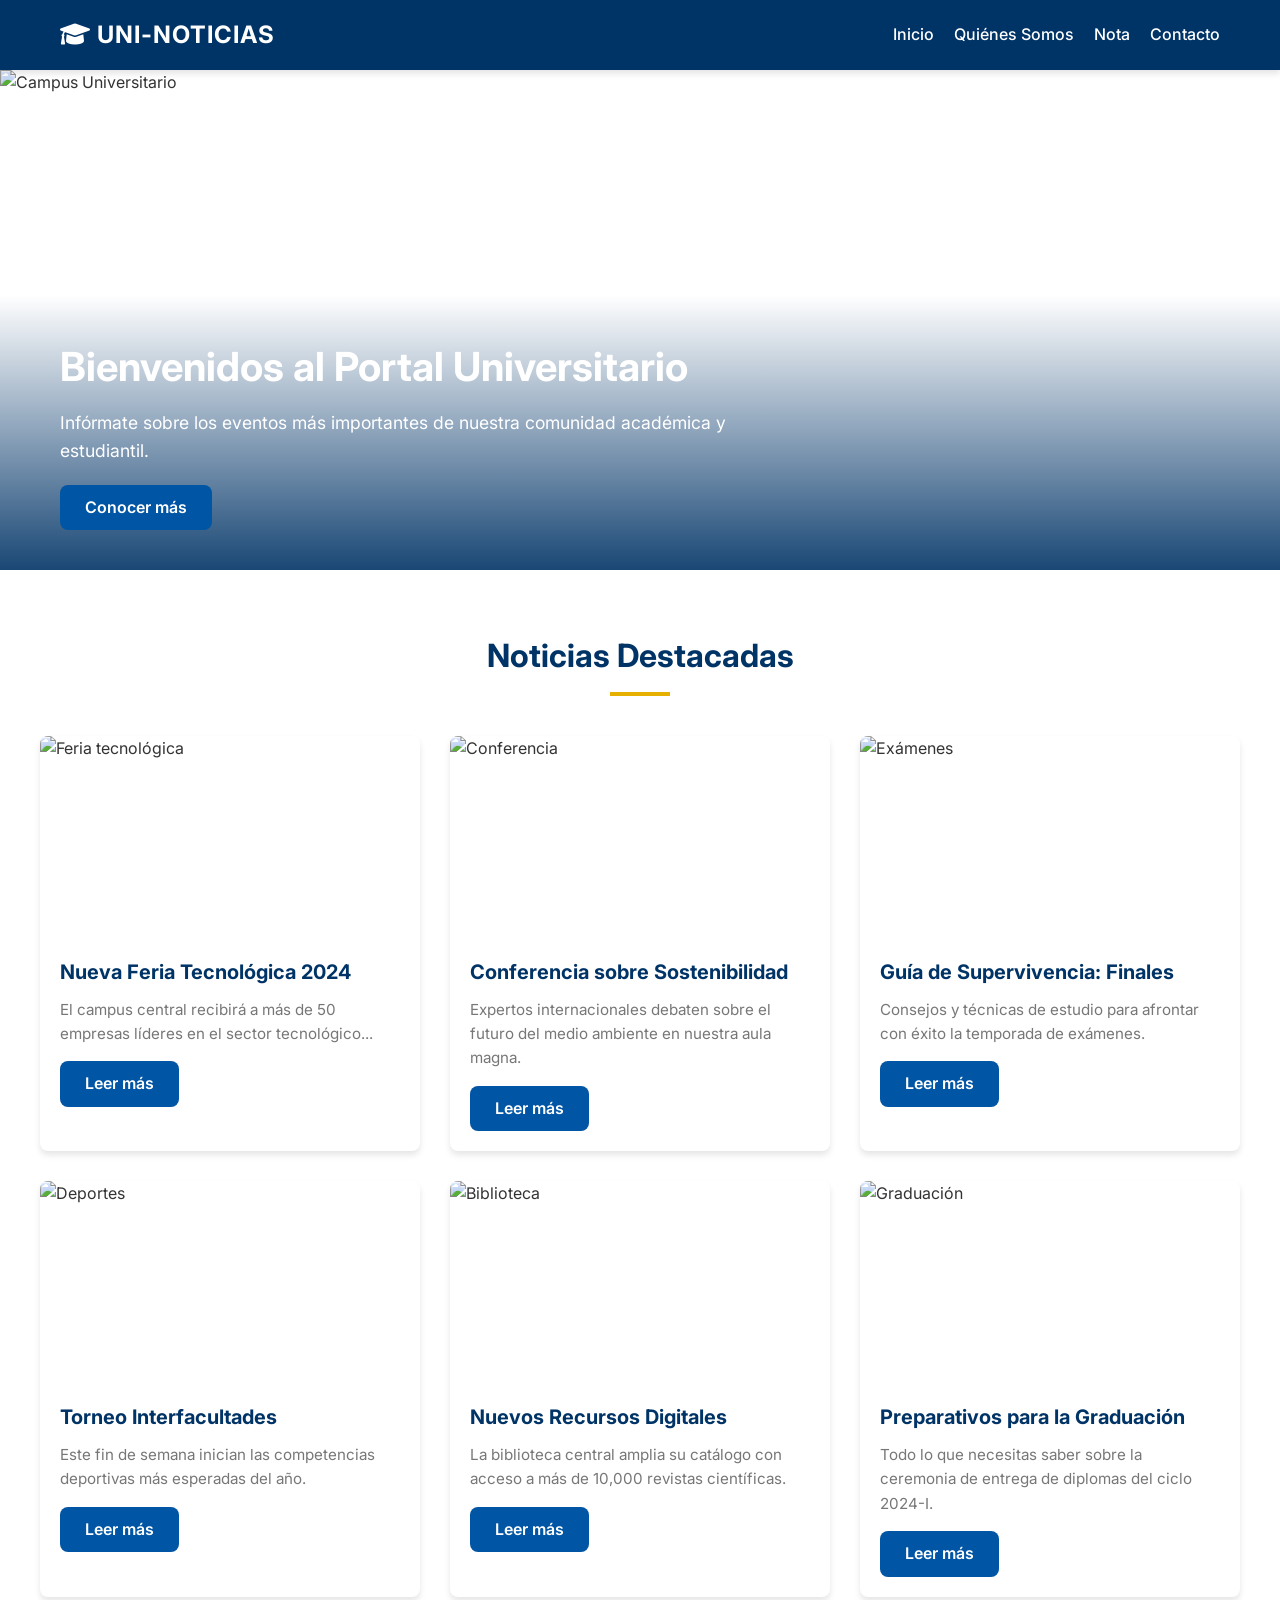
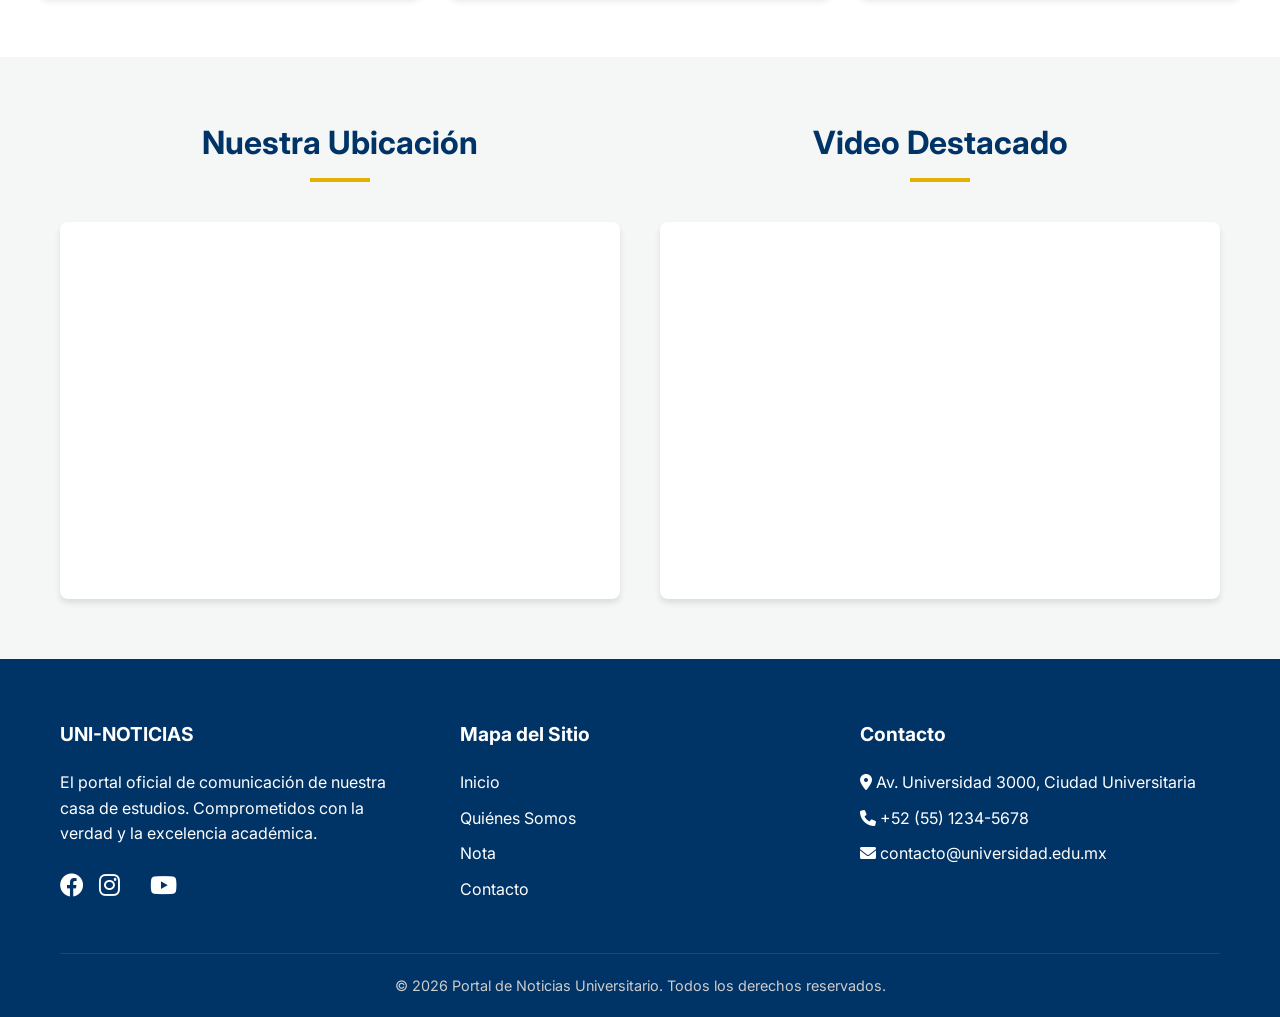
==== index.html @ cec038e5 "Carga inicial de la universidad" ====
<!DOCTYPE html>
<html lang="es">
<head>
    <meta charset="UTF-8">
    <meta name="viewport" content="width=device-width, initial-scale=1.0">
    <title>Portal de Noticias Universitario | Inicio</title>
    <!-- Google Fonts -->
    <link rel="preconnect" href="https://fonts.googleapis.com">
    <link rel="preconnect" href="https://fonts.gstatic.com" crossorigin>
    <link href="https://fonts.googleapis.com/css2?family=Inter:wght@400;500;600;700&display=swap" rel="stylesheet">
    <!-- Font Awesome for Icons -->
    <link rel="stylesheet" href="https://cdnjs.cloudflare.com/ajax/libs/font-awesome/6.0.0/css/all.min.css">
    <link rel="stylesheet" href="style.css">
</head>
<body>

    <header>
        <div class="container">
            <nav>
                <div class="logo">
                    <a href="index.html"><i class="fas fa-graduation-cap"></i> UNI-NOTICIAS</a>
                </div>
                <ul class="nav-links" id="nav-links">
                    <li><a href="index.html">Inicio</a></li>
                    <li><a href="quienes-somos.html">Quiénes Somos</a></li>
                    <li><a href="nota.html">Nota</a></li>
                    <li><a href="contacto.html">Contacto</a></li>
                </ul>
                <div class="menu-toggle" id="mobile-menu">
                    <i class="fas fa-bars"></i>
                </div>
            </nav>
        </div>
    </header>

    <main>
        <!-- Hero Section / Carousel -->
        <section class="hero">
            <div class="carousel" id="carousel">
                <!-- Slide 1 -->
                <div class="slide">
                    <img src="https://images.unsplash.com/photo-1523050854058-8df90110c9f1?auto=format&fit=crop&w=1200&q=80" alt="Campus Universitario">
                    <div class="slide-content">
                        <div class="container">
                            <h2>Bienvenidos al Portal Universitario</h2>
                            <p>Infórmate sobre los eventos más importantes de nuestra comunidad académica y estudiantil.</p>
                            <a href="quienes-somos.html" class="btn">Conocer más</a>
                        </div>
                    </div>
                </div>
                <!-- Slide 2 -->
                <div class="slide">
                    <img src="https://images.unsplash.com/photo-1517486808906-6ca8b3f04846?auto=format&fit=crop&w=1200&q=80" alt="Investigación">
                    <div class="slide-content">
                        <div class="container">
                            <h2>Innovación y Tecnología</h2>
                            <p>Descubre los últimos avances en investigación realizados por nuestros docentes y alumnos.</p>
                            <a href="nota.html" class="btn">Ver noticia</a>
                        </div>
                    </div>
                </div>
                <!-- Slide 3 -->
                <div class="slide">
                    <img src="https://images.unsplash.com/photo-1541339907198-e08756ebafe3?auto=format&fit=crop&w=1200&q=80" alt="Vida Estudiantil">
                    <div class="slide-content">
                        <div class="container">
                            <h2>Vida en el Campus</h2>
                            <p>Participa en las actividades culturales y deportivas que tenemos preparadas para ti.</p>
                            <a href="nota.html" class="btn">Leer más</a>
                        </div>
                    </div>
                </div>
            </div>
        </section>

        <!-- Posts Más Leídos -->
        <section class="section container">
            <h2 class="section-title">Noticias Destacadas</h2>
            <div class="posts-grid">
                <!-- Post 1 -->
                <article class="post-card">
                    <img src="https://images.unsplash.com/photo-1509062522246-3755977927d7?auto=format&fit=crop&w=400&q=80" alt="Feria tecnológica">
                    <div class="post-content">
                        <h3>Nueva Feria Tecnológica 2024</h3>
                        <p>El campus central recibirá a más de 50 empresas líderes en el sector tecnológico...</p>
                        <a href="nota.html" class="btn">Leer más</a>
                    </div>
                </article>
                <!-- Post 2 -->
                <article class="post-card">
                    <img src="https://images.unsplash.com/photo-1524178232363-1fb28f74b083?auto=format&fit=crop&w=400&q=80" alt="Conferencia">
                    <div class="post-content">
                        <h3>Conferencia sobre Sostenibilidad</h3>
                        <p>Expertos internacionales debaten sobre el futuro del medio ambiente en nuestra aula magna.</p>
                        <a href="nota.html" class="btn">Leer más</a>
                    </div>
                </article>
                <!-- Post 3 -->
                <article class="post-card">
                    <img src="https://images.unsplash.com/photo-1434030216411-0b793f4b4173?auto=format&fit=crop&w=400&q=80" alt="Exámenes">
                    <div class="post-content">
                        <h3>Guía de Supervivencia: Finales</h3>
                        <p>Consejos y técnicas de estudio para afrontar con éxito la temporada de exámenes.</p>
                        <a href="nota.html" class="btn">Leer más</a>
                    </div>
                </article>
                <!-- Post 4 -->
                <article class="post-card">
                    <img src="https://images.unsplash.com/photo-1491438590914-bc09fcaaf77a?auto=format&fit=crop&w=400&q=80" alt="Deportes">
                    <div class="post-content">
                        <h3>Torneo Interfacultades</h3>
                        <p>Este fin de semana inician las competencias deportivas más esperadas del año.</p>
                        <a href="nota.html" class="btn">Leer más</a>
                    </div>
                </article>
                <!-- Post 5 -->
                <article class="post-card">
                    <img src="https://images.unsplash.com/photo-1497633762265-9d179a990aa6?auto=format&fit=crop&w=400&q=80" alt="Biblioteca">
                    <div class="post-content">
                        <h3>Nuevos Recursos Digitales</h3>
                        <p>La biblioteca central amplia su catálogo con acceso a más de 10,000 revistas científicas.</p>
                        <a href="nota.html" class="btn">Leer más</a>
                    </div>
                </article>
                <!-- Post 6 -->
                <article class="post-card">
                    <img src="https://images.unsplash.com/photo-1523240795612-9a054b0db644?auto=format&fit=crop&w=400&q=80" alt="Graduación">
                    <div class="post-content">
                        <h3>Preparativos para la Graduación</h3>
                        <p>Todo lo que necesitas saber sobre la ceremonia de entrega de diplomas del ciclo 2024-I.</p>
                        <a href="nota.html" class="btn">Leer más</a>
                    </div>
                </article>
            </div>
        </section>

        <!-- Ubicación y Video -->
        <section class="section location-video">
            <div class="container">
                <div class="grid-2">
                    <div class="location-col">
                        <h2 class="section-title">Nuestra Ubicación</h2>
                        <div class="map-container">
                            <iframe src="https://www.google.com/maps/embed?pb=!1m18!1m12!1m3!1d15050.419472346087!2d-99.184365!3d19.332824!2m3!1f0!2f0!3f0!3m2!1i1024!2i768!4f13.1!3m3!1m2!1s0x85d1fff4eb57f201%3A0x66c7f897f1f96404!2sCiudad%20Universitaria!5e0!3m2!1ses!2smx!4v1700000000000!5m2!1ses!2smx" height="350" allowfullscreen="" loading="lazy"></iframe>
                        </div>
                    </div>
                    <div class="video-col">
                        <h2 class="section-title">Video Destacado</h2>
                        <div class="video-container">
                            <iframe height="350" src="https://www.youtube.com/embed/dQw4w9WgXcQ" title="YouTube video player" allow="accelerometer; autoplay; clipboard-write; encrypted-media; gyroscope; picture-in-picture" allowfullscreen></iframe>
                        </div>
                    </div>
                </div>
            </div>
        </section>
    </main>

    <footer>
        <div class="container">
            <div class="footer-grid">
                <div class="footer-col">
                    <h4>UNI-NOTICIAS</h4>
                    <p>El portal oficial de comunicación de nuestra casa de estudios. Comprometidos con la verdad y la excelencia académica.</p>
                    <div class="social-links">
                        <a href="#"><i class="fab fa-facebook"></i></a>
                        <a href="#"><i class="fab fa-instagram"></i></a>
                        <a href="#"><i class="fab fa-x-twitter"></i></a>
                        <a href="#"><i class="fab fa-youtube"></i></a>
                    </div>
                </div>
                <div class="footer-col">
                    <h4>Mapa del Sitio</h4>
                    <ul class="footer-links">
                        <li><a href="index.html">Inicio</a></li>
                        <li><a href="quienes-somos.html">Quiénes Somos</a></li>
                        <li><a href="nota.html">Nota</a></li>
                        <li><a href="contacto.html">Contacto</a></li>
                    </ul>
                </div>
                <div class="footer-col">
                    <h4>Contacto</h4>
                    <ul class="footer-links">
                        <li><i class="fas fa-map-marker-alt"></i> Av. Universidad 3000, Ciudad Universitaria</li>
                        <li><i class="fas fa-phone"></i> +52 (55) 1234-5678</li>
                        <li><i class="fas fa-envelope"></i> contacto@universidad.edu.mx</li>
                    </ul>
                </div>
            </div>
            <div class="footer-bottom">
                <p>&copy; 2026 Portal de Noticias Universitario. Todos los derechos reservados.</p>
            </div>
        </div>
    </footer>

    <script src="script.js"></script>
</body>
</html>
---- style.css ----
/* Variables y Configuración Base */
:root {
    --primary-color: #003366; /* Azul Marino Institucional */
    --secondary-color: #0055a4; /* Azul Claro */
    --accent-color: #e6b000; /* Dorado para detalles (opcional) */
    --text-color: #333333;
    --light-bg: #f4f7f6;
    --white: #ffffff;
    --gray: #777777;
    --transition: all 0.3s ease;
    --max-width: 1200px;
    --shadow: 0 4px 6px rgba(0, 0, 0, 0.1);
    --border-radius: 8px;
}

* {
    margin: 0;
    padding: 0;
    box-sizing: border-box;
}

body {
    font-family: 'Inter', -apple-system, BlinkMacSystemFont, "Segoe UI", Roboto, sans-serif;
    line-height: 1.6;
    color: var(--text-color);
    background-color: var(--white);
    overflow-x: hidden;
}

a {
    text-decoration: none;
    color: inherit;
}

ul {
    list-style: none;
}

img {
    max-width: 100%;
    display: block;
}

.container {
    max-width: var(--max-width);
    margin: 0 auto;
    padding: 0 20px;
}

/* Header & Navbar */
header {
    background-color: var(--primary-color);
    color: var(--white);
    padding: 1rem 0;
    position: sticky;
    top: 0;
    z-index: 1000;
    box-shadow: var(--shadow);
}

nav {
    display: flex;
    justify-content: space-between;
    align-items: center;
}

.logo {
    font-size: 1.5rem;
    font-weight: 700;
    letter-spacing: 1px;
}

.nav-links {
    display: flex;
    gap: 20px;
}

.nav-links a {
    font-weight: 500;
    transition: var(--transition);
}

.nav-links a:hover {
    color: var(--accent-color);
}

.menu-toggle {
    display: none;
    font-size: 1.5rem;
    cursor: pointer;
}

/* Hero Carousel */
.hero {
    position: relative;
    height: 500px;
    overflow: hidden;
}

.carousel {
    display: flex;
    height: 100%;
    transition: transform 0.5s ease-in-out;
}

.slide {
    min-width: 100%;
    position: relative;
}

.slide img {
    width: 100%;
    height: 100%;
    object-fit: cover;
}

.slide-content {
    position: absolute;
    bottom: 0;
    left: 0;
    width: 100%;
    padding: 40px 20px;
    background: linear-gradient(transparent, rgba(0, 51, 102, 0.9));
    color: var(--white);
}

.slide-content h2 {
    font-size: 2.5rem;
    margin-bottom: 10px;
}

.slide-content p {
    font-size: 1.1rem;
    margin-bottom: 20px;
    max-width: 700px;
}

.btn {
    display: inline-block;
    padding: 10px 25px;
    background-color: var(--secondary-color);
    color: var(--white);
    border-radius: var(--border-radius);
    font-weight: 600;
    transition: var(--transition);
    border: none;
    cursor: pointer;
}

.btn:hover {
    background-color: var(--primary-color);
    transform: translateY(-2px);
}

/* Posts Grid */
.section {
    padding: 60px 0;
}

.section-title {
    text-align: center;
    font-size: 2rem;
    margin-bottom: 40px;
    color: var(--primary-color);
    position: relative;
}

.section-title::after {
    content: '';
    display: block;
    width: 60px;
    height: 4px;
    background-color: var(--accent-color);
    margin: 10px auto;
}

.posts-grid {
    display: grid;
    grid-template-columns: repeat(auto-fill, minmax(300px, 1fr));
    gap: 30px;
}

.post-card {
    background: var(--white);
    border-radius: var(--border-radius);
    overflow: hidden;
    box-shadow: var(--shadow);
    transition: var(--transition);
}

.post-card:hover {
    transform: translateY(-10px);
    box-shadow: 0 10px 20px rgba(0,0,0,0.15);
}

.post-card img {
    width: 100%;
    height: 200px;
    object-fit: cover;
}

.post-content {
    padding: 20px;
}

.post-content h3 {
    font-size: 1.25rem;
    margin-bottom: 10px;
    color: var(--primary-color);
}

.post-content p {
    font-size: 0.95rem;
    color: var(--gray);
    margin-bottom: 15px;
}

/* Location & Video */
.location-video {
    background-color: var(--light-bg);
}

.grid-2 {
    display: grid;
    grid-template-columns: 1fr 1fr;
    gap: 40px;
}

.map-container, .video-container {
    border-radius: var(--border-radius);
    overflow: hidden;
    box-shadow: var(--shadow);
    background: var(--white);
    padding: 10px;
}

iframe {
    width: 100%;
    border: none;
}

/* Quienes Somos */
.about-banner {
    background: linear-gradient(rgba(0, 51, 102, 0.7), rgba(0, 51, 102, 0.7)), url('https://images.unsplash.com/photo-1541339907198-e08756ebafe3?auto=format&fit=crop&w=1200&q=80');
    background-size: cover;
    background-position: center;
    color: var(--white);
    padding: 100px 0;
    text-align: center;
}

.about-content {
    margin-top: 40px;
}

.about-grid {
    display: grid;
    grid-template-columns: 1fr 1fr;
    gap: 50px;
    align-items: center;
}

.vision-mission {
    display: grid;
    grid-template-columns: 1fr 1fr;
    gap: 20px;
    margin-top: 30px;
}

.box {
    background: var(--light-bg);
    padding: 20px;
    border-radius: var(--border-radius);
    border-left: 5px solid var(--secondary-color);
}

/* Nota */
.nota-header {
    margin-bottom: 30px;
}

.nota-meta {
    color: var(--gray);
    font-size: 0.9rem;
    margin-bottom: 20px;
}

.nota-main-img {
    width: 100%;
    max-height: 500px;
    object-fit: cover;
    border-radius: var(--border-radius);
    margin-bottom: 30px;
}

.nota-body {
    font-size: 1.1rem;
    line-height: 1.8;
    max-width: 800px;
    margin: 0 auto;
}

.nota-body p {
    margin-bottom: 20px;
}

.gallery {
    display: grid;
    grid-template-columns: repeat(auto-fit, minmax(200px, 1fr));
    gap: 15px;
    margin: 40px 0;
}

.gallery img {
    border-radius: var(--border-radius);
    cursor: pointer;
    transition: var(--transition);
}

.gallery img:hover {
    opacity: 0.8;
}

.share-buttons {
    display: flex;
    gap: 15px;
    margin-top: 30px;
    justify-content: center;
}

/* Contacto */
.contact-container {
    max-width: 700px;
    margin: 0 auto;
    background: var(--white);
    padding: 40px;
    border-radius: var(--border-radius);
    box-shadow: var(--shadow);
}

.form-group {
    margin-bottom: 20px;
}

.form-group label {
    display: block;
    margin-bottom: 5px;
    font-weight: 600;
}

.form-group input, .form-group textarea {
    width: 100%;
    padding: 12px;
    border: 1px solid #ddd;
    border-radius: 4px;
    font-size: 1rem;
    font-family: inherit;
}

.form-group input:focus, .form-group textarea:focus {
    outline: none;
    border-color: var(--secondary-color);
    box-shadow: 0 0 0 2px rgba(0, 85, 164, 0.2);
}

.error-msg {
    color: #d9534f;
    font-size: 0.85rem;
    margin-top: 5px;
    display: none;
}

.success-msg {
    background-color: #dff0d8;
    color: #3c763d;
    padding: 15px;
    border-radius: 4px;
    margin-bottom: 20px;
    display: none;
}

/* Footer */
footer {
    background-color: var(--primary-color);
    color: var(--white);
    padding: 60px 0 20px;
}

.footer-grid {
    display: grid;
    grid-template-columns: repeat(auto-fit, minmax(200px, 1fr));
    gap: 40px;
    margin-bottom: 40px;
}

.footer-col h4 {
    margin-bottom: 20px;
    font-size: 1.2rem;
}

.footer-links li {
    margin-bottom: 10px;
}

.footer-links a:hover {
    text-decoration: underline;
}

.social-links {
    display: flex;
    gap: 15px;
    margin-top: 20px;
}

.social-links a {
    font-size: 1.5rem;
    transition: var(--transition);
}

.social-links a:hover {
    color: var(--accent-color);
}

.footer-bottom {
    text-align: center;
    padding-top: 20px;
    border-top: 1px solid rgba(255,255,255,0.1);
    font-size: 0.9rem;
    color: #ccc;
}

/* Responsive Mobile */
@media (max-width: 768px) {
    .nav-links {
        display: none;
        flex-direction: column;
        position: absolute;
        top: 100%;
        left: 0;
        width: 100%;
        background-color: var(--primary-color);
        padding: 20px;
        text-align: center;
    }

    .nav-links.active {
        display: flex;
    }

    .menu-toggle {
        display: block;
    }

    .grid-2, .about-grid, .vision-mission {
        grid-template-columns: 1fr;
    }

    .hero {
        height: 400px;
    }

    .slide-content h2 {
        font-size: 1.8rem;
    }
}
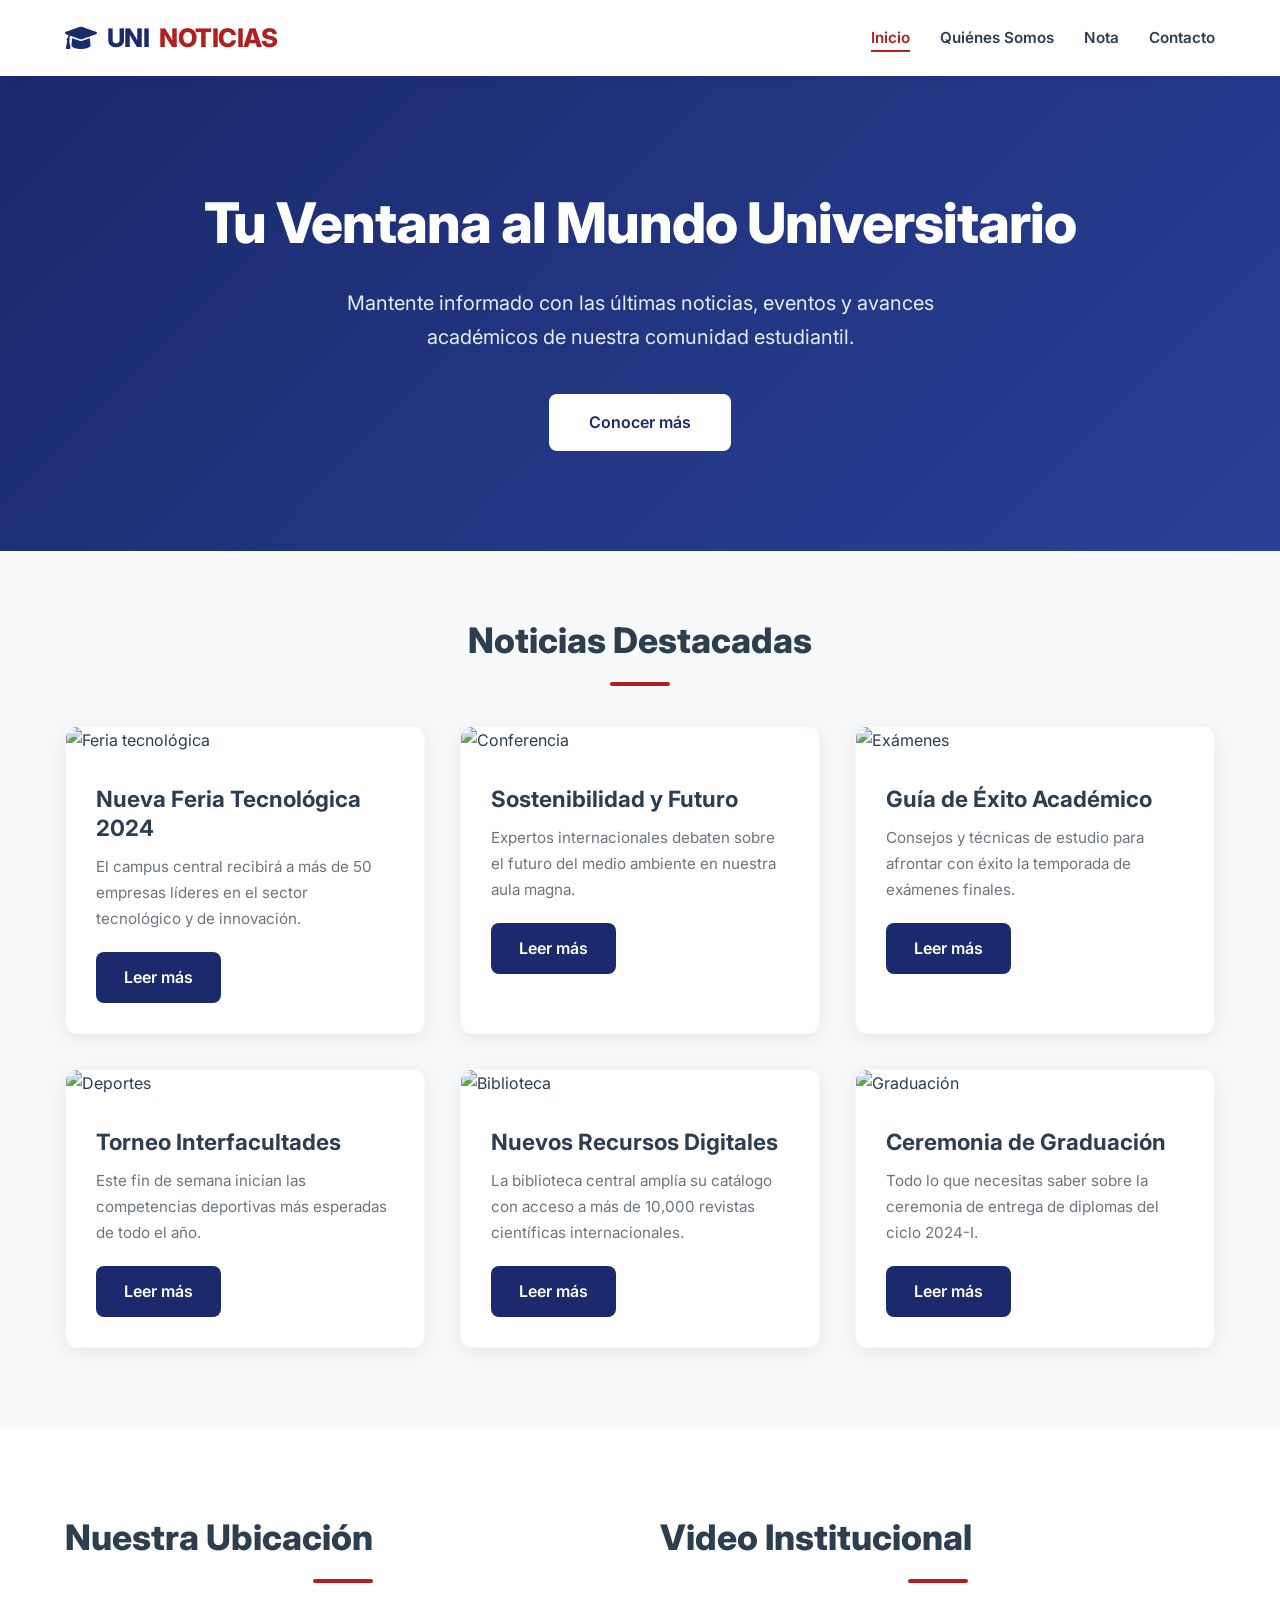
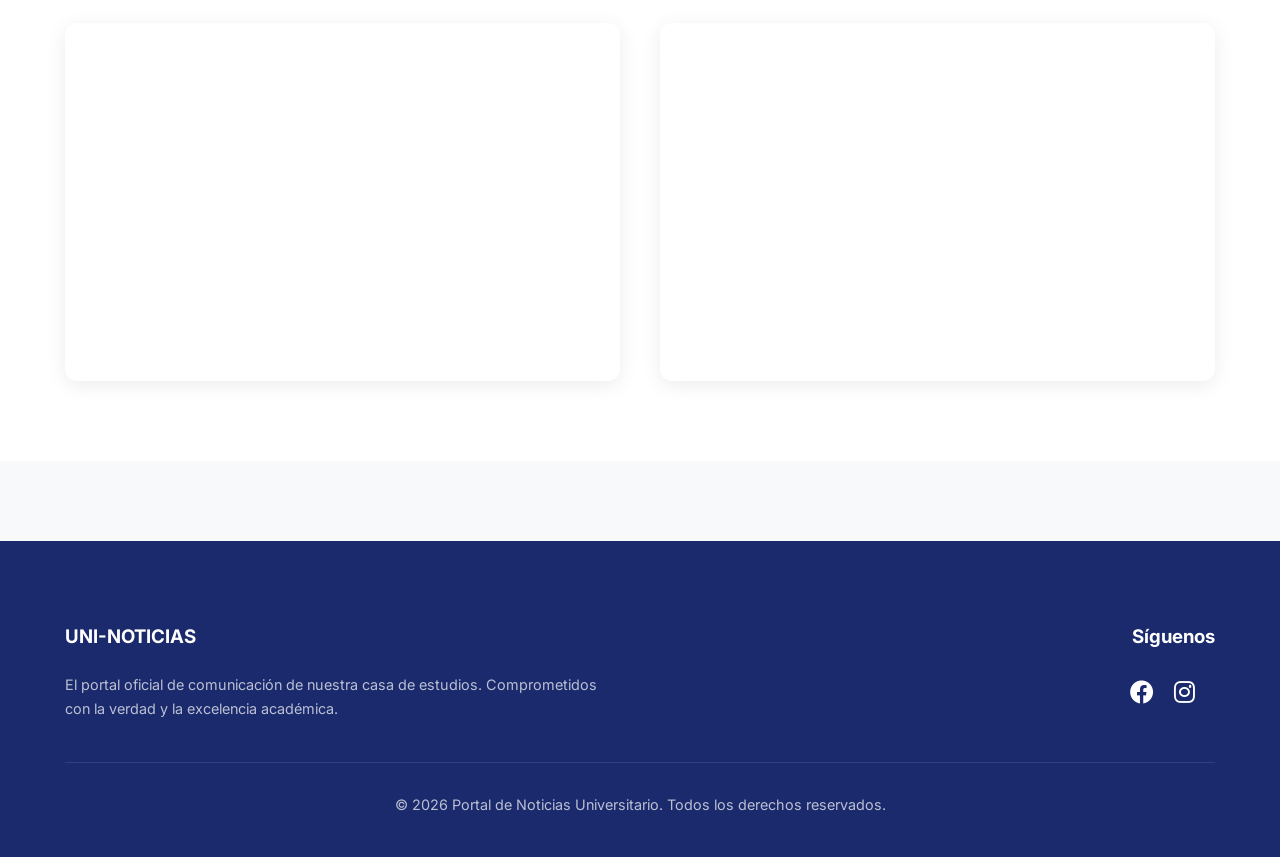
==== commit 58ce13d8: "Rediseño completo del portal: paleta de colores moderna, tipografía Inter, tarjetas con sombras suav" ====
--- a/index.html
+++ b/index.html
@@ -7,8 +7,8 @@
     <!-- Google Fonts -->
     <link rel="preconnect" href="https://fonts.googleapis.com">
     <link rel="preconnect" href="https://fonts.gstatic.com" crossorigin>
-    <link href="https://fonts.googleapis.com/css2?family=Inter:wght@400;500;600;700&display=swap" rel="stylesheet">
-    <!-- Font Awesome for Icons -->
+    <link href="https://fonts.googleapis.com/css2?family=Inter:wght@400;500;600;700;800&display=swap" rel="stylesheet">
+    <!-- Font Awesome -->
     <link rel="stylesheet" href="https://cdnjs.cloudflare.com/ajax/libs/font-awesome/6.0.0/css/all.min.css">
     <link rel="stylesheet" href="style.css">
 </head>
@@ -16,17 +16,17 @@
 
     <header>
         <div class="container">
-            <nav>
-                <div class="logo">
-                    <a href="index.html"><i class="fas fa-graduation-cap"></i> UNI-NOTICIAS</a>
-                </div>
+            <nav class="navbar">
+                <a href="index.html" class="logo">
+                    <i class="fas fa-graduation-cap"></i> UNI<span>NOTICIAS</span>
+                </a>
                 <ul class="nav-links" id="nav-links">
-                    <li><a href="index.html">Inicio</a></li>
+                    <li><a href="index.html" class="active">Inicio</a></li>
                     <li><a href="quienes-somos.html">Quiénes Somos</a></li>
                     <li><a href="nota.html">Nota</a></li>
                     <li><a href="contacto.html">Contacto</a></li>
                 </ul>
-                <div class="menu-toggle" id="mobile-menu">
+                <div class="menu-toggle" id="mobile-menu" style="display: none;">
                     <i class="fas fa-bars"></i>
                 </div>
             </nav>
@@ -34,99 +34,71 @@
     </header>
 
     <main>
-        <!-- Hero Section / Carousel -->
-        <section class="hero">
-            <div class="carousel" id="carousel">
-                <!-- Slide 1 -->
-                <div class="slide">
-                    <img src="https://images.unsplash.com/photo-1523050854058-8df90110c9f1?auto=format&fit=crop&w=1200&q=80" alt="Campus Universitario">
-                    <div class="slide-content">
-                        <div class="container">
-                            <h2>Bienvenidos al Portal Universitario</h2>
-                            <p>Infórmate sobre los eventos más importantes de nuestra comunidad académica y estudiantil.</p>
-                            <a href="quienes-somos.html" class="btn">Conocer más</a>
-                        </div>
-                    </div>
-                </div>
-                <!-- Slide 2 -->
-                <div class="slide">
-                    <img src="https://images.unsplash.com/photo-1517486808906-6ca8b3f04846?auto=format&fit=crop&w=1200&q=80" alt="Investigación">
-                    <div class="slide-content">
-                        <div class="container">
-                            <h2>Innovación y Tecnología</h2>
-                            <p>Descubre los últimos avances en investigación realizados por nuestros docentes y alumnos.</p>
-                            <a href="nota.html" class="btn">Ver noticia</a>
-                        </div>
-                    </div>
-                </div>
-                <!-- Slide 3 -->
-                <div class="slide">
-                    <img src="https://images.unsplash.com/photo-1541339907198-e08756ebafe3?auto=format&fit=crop&w=1200&q=80" alt="Vida Estudiantil">
-                    <div class="slide-content">
-                        <div class="container">
-                            <h2>Vida en el Campus</h2>
-                            <p>Participa en las actividades culturales y deportivas que tenemos preparadas para ti.</p>
-                            <a href="nota.html" class="btn">Leer más</a>
-                        </div>
-                    </div>
+        <!-- Hero Section -->
+        <section class="about-banner" style="text-align: center; padding: 100px 0;">
+            <div class="container">
+                <h1>Tu Ventana al Mundo Universitario</h1>
+                <p style="margin: 0 auto;">Mantente informado con las últimas noticias, eventos y avances académicos de nuestra comunidad estudiantil.</p>
+                <div style="margin-top: 40px;">
+                    <a href="quienes-somos.html" class="btn" style="background: var(--white); color: var(--primary-color); padding: 15px 40px;">Conocer más</a>
                 </div>
             </div>
         </section>
 
-        <!-- Posts Más Leídos -->
-        <section class="section container">
+        <!-- Noticias Destacadas -->
+        <section class="container">
             <h2 class="section-title">Noticias Destacadas</h2>
-            <div class="posts-grid">
+            <div class="news-grid">
                 <!-- Post 1 -->
-                <article class="post-card">
-                    <img src="https://images.unsplash.com/photo-1509062522246-3755977927d7?auto=format&fit=crop&w=400&q=80" alt="Feria tecnológica">
-                    <div class="post-content">
+                <article class="card">
+                    <img src="https://images.unsplash.com/photo-1509062522246-3755977927d7?auto=format&fit=crop&w=600&q=80" alt="Feria tecnológica">
+                    <div class="card-body">
                         <h3>Nueva Feria Tecnológica 2024</h3>
-                        <p>El campus central recibirá a más de 50 empresas líderes en el sector tecnológico...</p>
+                        <p>El campus central recibirá a más de 50 empresas líderes en el sector tecnológico y de innovación.</p>
                         <a href="nota.html" class="btn">Leer más</a>
                     </div>
                 </article>
                 <!-- Post 2 -->
-                <article class="post-card">
-                    <img src="https://images.unsplash.com/photo-1524178232363-1fb28f74b083?auto=format&fit=crop&w=400&q=80" alt="Conferencia">
-                    <div class="post-content">
-                        <h3>Conferencia sobre Sostenibilidad</h3>
+                <article class="card">
+                    <img src="https://images.unsplash.com/photo-1524178232363-1fb28f74b083?auto=format&fit=crop&w=600&q=80" alt="Conferencia">
+                    <div class="card-body">
+                        <h3>Sostenibilidad y Futuro</h3>
                         <p>Expertos internacionales debaten sobre el futuro del medio ambiente en nuestra aula magna.</p>
                         <a href="nota.html" class="btn">Leer más</a>
                     </div>
                 </article>
                 <!-- Post 3 -->
-                <article class="post-card">
-                    <img src="https://images.unsplash.com/photo-1434030216411-0b793f4b4173?auto=format&fit=crop&w=400&q=80" alt="Exámenes">
-                    <div class="post-content">
-                        <h3>Guía de Supervivencia: Finales</h3>
-                        <p>Consejos y técnicas de estudio para afrontar con éxito la temporada de exámenes.</p>
+                <article class="card">
+                    <img src="https://images.unsplash.com/photo-1434030216411-0b793f4b4173?auto=format&fit=crop&w=600&q=80" alt="Exámenes">
+                    <div class="card-body">
+                        <h3>Guía de Éxito Académico</h3>
+                        <p>Consejos y técnicas de estudio para afrontar con éxito la temporada de exámenes finales.</p>
                         <a href="nota.html" class="btn">Leer más</a>
                     </div>
                 </article>
                 <!-- Post 4 -->
-                <article class="post-card">
-                    <img src="https://images.unsplash.com/photo-1491438590914-bc09fcaaf77a?auto=format&fit=crop&w=400&q=80" alt="Deportes">
-                    <div class="post-content">
+                <article class="card">
+                    <img src="https://images.unsplash.com/photo-1491438590914-bc09fcaaf77a?auto=format&fit=crop&w=600&q=80" alt="Deportes">
+                    <div class="card-body">
                         <h3>Torneo Interfacultades</h3>
-                        <p>Este fin de semana inician las competencias deportivas más esperadas del año.</p>
+                        <p>Este fin de semana inician las competencias deportivas más esperadas de todo el año.</p>
                         <a href="nota.html" class="btn">Leer más</a>
                     </div>
                 </article>
                 <!-- Post 5 -->
-                <article class="post-card">
-                    <img src="https://images.unsplash.com/photo-1497633762265-9d179a990aa6?auto=format&fit=crop&w=400&q=80" alt="Biblioteca">
-                    <div class="post-content">
+                <article class="card">
+                    <img src="https://images.unsplash.com/photo-1497633762265-9d179a990aa6?auto=format&fit=crop&w=600&q=80" alt="Biblioteca">
+                    <div class="card-body">
                         <h3>Nuevos Recursos Digitales</h3>
-                        <p>La biblioteca central amplia su catálogo con acceso a más de 10,000 revistas científicas.</p>
+                        <p>La biblioteca central amplía su catálogo con acceso a más de 10,000 revistas científicas internacionales.</p>
                         <a href="nota.html" class="btn">Leer más</a>
                     </div>
                 </article>
                 <!-- Post 6 -->
-                <article class="post-card">
-                    <img src="https://images.unsplash.com/photo-1523240795612-9a054b0db644?auto=format&fit=crop&w=400&q=80" alt="Graduación">
-                    <div class="post-content">
-                        <h3>Preparativos para la Graduación</h3>
+                <article class="card">
+                    <img src="https://images.unsplash.com/photo-1523240795612-9a054b0db644?auto=format&fit=crop&w=600&q=80" alt="Graduación">
+                    <div class="card-body">
+                        <h3>Ceremonia de Graduación</h3>
                         <p>Todo lo que necesitas saber sobre la ceremonia de entrega de diplomas del ciclo 2024-I.</p>
                         <a href="nota.html" class="btn">Leer más</a>
                     </div>
@@ -135,19 +107,19 @@
         </section>
 
         <!-- Ubicación y Video -->
-        <section class="section location-video">
+        <section style="background-color: var(--white); padding: 80px 0;">
             <div class="container">
                 <div class="grid-2">
-                    <div class="location-col">
-                        <h2 class="section-title">Nuestra Ubicación</h2>
-                        <div class="map-container">
-                            <iframe src="https://www.google.com/maps/embed?pb=!1m18!1m12!1m3!1d15050.419472346087!2d-99.184365!3d19.332824!2m3!1f0!2f0!3f0!3m2!1i1024!2i768!4f13.1!3m3!1m2!1s0x85d1fff4eb57f201%3A0x66c7f897f1f96404!2sCiudad%20Universitaria!5e0!3m2!1ses!2smx!4v1700000000000!5m2!1ses!2smx" height="350" allowfullscreen="" loading="lazy"></iframe>
+                    <div>
+                        <h2 class="section-title" style="text-align: left; margin-top: 0;">Nuestra Ubicación</h2>
+                        <div style="border-radius: var(--border-radius); overflow: hidden; box-shadow: var(--shadow);">
+                            <iframe src="https://www.google.com/maps/embed?pb=!1m18!1m12!1m3!1d15050.419472346087!2d-99.184365!3d19.332824!2m3!1f0!2f0!3f0!3m2!1i1024!2i768!4f13.1!3m3!1m2!1s0x85d1fff4eb57f201%3A0x66c7f897f1f96404!2sCiudad%20Universitaria!5e0!3m2!1ses!2smx!4v1700000000000!5m2!1ses!2smx" width="100%" height="350" style="border:0;" allowfullscreen="" loading="lazy"></iframe>
                         </div>
                     </div>
-                    <div class="video-col">
-                        <h2 class="section-title">Video Destacado</h2>
-                        <div class="video-container">
-                            <iframe height="350" src="https://www.youtube.com/embed/dQw4w9WgXcQ" title="YouTube video player" allow="accelerometer; autoplay; clipboard-write; encrypted-media; gyroscope; picture-in-picture" allowfullscreen></iframe>
+                    <div>
+                        <h2 class="section-title" style="text-align: left; margin-top: 0;">Video Institucional</h2>
+                        <div style="border-radius: var(--border-radius); overflow: hidden; box-shadow: var(--shadow);">
+                            <iframe width="100%" height="350" src="https://www.youtube.com/embed/dQw4w9WgXcQ" title="YouTube video player" frameborder="0" allow="accelerometer; autoplay; clipboard-write; encrypted-media; gyroscope; picture-in-picture" allowfullscreen></iframe>
                         </div>
                     </div>
                 </div>
@@ -157,36 +129,21 @@
 
     <footer>
         <div class="container">
-            <div class="footer-grid">
-                <div class="footer-col">
-                    <h4>UNI-NOTICIAS</h4>
+            <div class="grid-2" style="text-align: left; margin-bottom: 40px;">
+                <div>
+                    <h3 style="margin-bottom: 20px;">UNI-NOTICIAS</h3>
                     <p>El portal oficial de comunicación de nuestra casa de estudios. Comprometidos con la verdad y la excelencia académica.</p>
-                    <div class="social-links">
-                        <a href="#"><i class="fab fa-facebook"></i></a>
-                        <a href="#"><i class="fab fa-instagram"></i></a>
-                        <a href="#"><i class="fab fa-x-twitter"></i></a>
-                        <a href="#"><i class="fab fa-youtube"></i></a>
+                </div>
+                <div style="text-align: right;">
+                    <h3 style="margin-bottom: 20px;">Síguenos</h3>
+                    <div style="font-size: 1.5rem; display: flex; gap: 20px; justify-content: flex-end;">
+                        <a href="#" style="color: white;"><i class="fab fa-facebook"></i></a>
+                        <a href="#" style="color: white;"><i class="fab fa-instagram"></i></a>
+                        <a href="#" style="color: white;"><i class="fab fa-x-twitter"></i></a>
                     </div>
                 </div>
-                <div class="footer-col">
-                    <h4>Mapa del Sitio</h4>
-                    <ul class="footer-links">
-                        <li><a href="index.html">Inicio</a></li>
-                        <li><a href="quienes-somos.html">Quiénes Somos</a></li>
-                        <li><a href="nota.html">Nota</a></li>
-                        <li><a href="contacto.html">Contacto</a></li>
-                    </ul>
-                </div>
-                <div class="footer-col">
-                    <h4>Contacto</h4>
-                    <ul class="footer-links">
-                        <li><i class="fas fa-map-marker-alt"></i> Av. Universidad 3000, Ciudad Universitaria</li>
-                        <li><i class="fas fa-phone"></i> +52 (55) 1234-5678</li>
-                        <li><i class="fas fa-envelope"></i> contacto@universidad.edu.mx</li>
-                    </ul>
-                </div>
             </div>
-            <div class="footer-bottom">
+            <div style="border-top: 1px solid rgba(255,255,255,0.1); padding-top: 30px; text-align: center;">
                 <p>&copy; 2026 Portal de Noticias Universitario. Todos los derechos reservados.</p>
             </div>
         </div>
--- a/style.css
+++ b/style.css
@@ -1,16 +1,15 @@
-/* Variables y Configuración Base */
+/* Variables y Configuración Base Mejorada */
 :root {
-    --primary-color: #003366; /* Azul Marino Institucional */
-    --secondary-color: #0055a4; /* Azul Claro */
-    --accent-color: #e6b000; /* Dorado para detalles (opcional) */
-    --text-color: #333333;
-    --light-bg: #f4f7f6;
+    --primary-color: #1a2a6c;    /* Azul Marino profundo */
+    --secondary-color: #b21f1f;  /* Rojo acento */
+    --accent-color: #fdbb2d;     /* Amarillo/Dorado suave */
+    --text-color: #2c3e50;
+    --light-text: #6c757d;
+    --bg-color: #f8f9fa;
     --white: #ffffff;
-    --gray: #777777;
-    --transition: all 0.3s ease;
-    --max-width: 1200px;
-    --shadow: 0 4px 6px rgba(0, 0, 0, 0.1);
-    --border-radius: 8px;
+    --shadow: 0 4px 20px rgba(0, 0, 0, 0.08);
+    --transition: all 0.3s cubic-bezier(0.25, 0.8, 0.25, 1);
+    --border-radius: 12px;
 }
 
 * {
@@ -20,446 +19,282 @@
 }
 
 body {
-    font-family: 'Inter', -apple-system, BlinkMacSystemFont, "Segoe UI", Roboto, sans-serif;
-    line-height: 1.6;
+    font-family: 'Inter', system-ui, -apple-system, sans-serif;
+    background-color: var(--bg-color);
     color: var(--text-color);
-    background-color: var(--white);
+    line-height: 1.7;
     overflow-x: hidden;
 }
 
-a {
-    text-decoration: none;
-    color: inherit;
-}
-
-ul {
-    list-style: none;
-}
-
-img {
-    max-width: 100%;
-    display: block;
-}
-
 .container {
-    max-width: var(--max-width);
+    max-width: 1200px;
     margin: 0 auto;
-    padding: 0 20px;
-}
-
-/* Header & Navbar */
+    padding: 0 25px;
+}
+
+/* Header & Navigation */
 header {
-    background-color: var(--primary-color);
-    color: var(--white);
+    background: var(--white);
     padding: 1rem 0;
+    box-shadow: 0 2px 15px rgba(0,0,0,0.03);
     position: sticky;
     top: 0;
     z-index: 1000;
-    box-shadow: var(--shadow);
-}
-
-nav {
+}
+
+.navbar {
     display: flex;
     justify-content: space-between;
     align-items: center;
 }
 
 .logo {
-    font-size: 1.5rem;
-    font-weight: 700;
-    letter-spacing: 1px;
+    font-size: 1.6rem;
+    font-weight: 800;
+    color: var(--primary-color);
+    text-decoration: none;
+    letter-spacing: -0.5px;
+    display: flex;
+    align-items: center;
+    gap: 10px;
+}
+
+.logo span {
+    color: var(--secondary-color);
 }
 
 .nav-links {
     display: flex;
-    gap: 20px;
+    list-style: none;
+    gap: 30px;
 }
 
 .nav-links a {
-    font-weight: 500;
-    transition: var(--transition);
-}
-
-.nav-links a:hover {
-    color: var(--accent-color);
-}
-
-.menu-toggle {
-    display: none;
-    font-size: 1.5rem;
-    cursor: pointer;
-}
-
-/* Hero Carousel */
-.hero {
+    text-decoration: none;
+    color: var(--text-color);
+    font-weight: 600;
+    font-size: 0.95rem;
+    transition: var(--transition);
     position: relative;
-    height: 500px;
-    overflow: hidden;
-}
-
-.carousel {
-    display: flex;
-    height: 100%;
-    transition: transform 0.5s ease-in-out;
-}
-
-.slide {
-    min-width: 100%;
-    position: relative;
-}
-
-.slide img {
-    width: 100%;
-    height: 100%;
-    object-fit: cover;
-}
-
-.slide-content {
+    padding: 5px 0;
+}
+
+.nav-links a::after {
+    content: '';
     position: absolute;
     bottom: 0;
     left: 0;
+    width: 0;
+    height: 2px;
+    background-color: var(--secondary-color);
+    transition: var(--transition);
+}
+
+.nav-links a:hover::after, .nav-links a.active::after {
     width: 100%;
-    padding: 40px 20px;
-    background: linear-gradient(transparent, rgba(0, 51, 102, 0.9));
+}
+
+.nav-links a:hover, .nav-links a.active {
+    color: var(--secondary-color);
+}
+
+/* Banner / Hero Section */
+.about-banner {
+    background: linear-gradient(135deg, var(--primary-color) 0%, #2a4096 100%);
     color: var(--white);
-}
-
-.slide-content h2 {
-    font-size: 2.5rem;
-    margin-bottom: 10px;
-}
-
-.slide-content p {
-    font-size: 1.1rem;
-    margin-bottom: 20px;
+    padding: 80px 0;
+    margin-bottom: 50px;
+}
+
+.about-banner h1 {
+    font-size: 3.5rem;
+    font-weight: 800;
+    margin-bottom: 15px;
+    letter-spacing: -1px;
+}
+
+.about-banner p {
+    font-size: 1.25rem;
+    opacity: 0.9;
     max-width: 700px;
 }
 
-.btn {
-    display: inline-block;
-    padding: 10px 25px;
-    background-color: var(--secondary-color);
-    color: var(--white);
-    border-radius: var(--border-radius);
-    font-weight: 600;
-    transition: var(--transition);
-    border: none;
-    cursor: pointer;
-}
-
-.btn:hover {
-    background-color: var(--primary-color);
-    transform: translateY(-2px);
-}
-
-/* Posts Grid */
-.section {
-    padding: 60px 0;
-}
-
+/* News Cards & Grid */
 .section-title {
+    font-size: 2.2rem;
+    font-weight: 800;
     text-align: center;
-    font-size: 2rem;
-    margin-bottom: 40px;
-    color: var(--primary-color);
+    margin: 60px 0 40px;
     position: relative;
+    padding-bottom: 15px;
 }
 
 .section-title::after {
     content: '';
-    display: block;
+    position: absolute;
+    bottom: 0;
+    left: 50%;
+    transform: translateX(-50%);
     width: 60px;
     height: 4px;
-    background-color: var(--accent-color);
-    margin: 10px auto;
-}
-
-.posts-grid {
+    background: var(--secondary-color);
+    border-radius: 2px;
+}
+
+.news-grid {
     display: grid;
-    grid-template-columns: repeat(auto-fill, minmax(300px, 1fr));
-    gap: 30px;
-}
-
-.post-card {
+    grid-template-columns: repeat(auto-fit, minmax(320px, 1fr));
+    gap: 35px;
+    margin-bottom: 80px;
+}
+
+.card {
     background: var(--white);
     border-radius: var(--border-radius);
     overflow: hidden;
     box-shadow: var(--shadow);
     transition: var(--transition);
-}
-
-.post-card:hover {
+    border: 1px solid rgba(0,0,0,0.03);
+}
+
+.card:hover {
     transform: translateY(-10px);
-    box-shadow: 0 10px 20px rgba(0,0,0,0.15);
-}
-
-.post-card img {
+    box-shadow: 0 12px 30px rgba(0,0,0,0.12);
+}
+
+.card img {
     width: 100%;
-    height: 200px;
+    height: 220px;
     object-fit: cover;
 }
 
-.post-content {
-    padding: 20px;
-}
-
-.post-content h3 {
-    font-size: 1.25rem;
-    margin-bottom: 10px;
-    color: var(--primary-color);
-}
-
-.post-content p {
+.card-body {
+    padding: 30px;
+}
+
+.card-body h3 {
+    font-size: 1.4rem;
+    margin-bottom: 12px;
+    line-height: 1.3;
+}
+
+.card-body p {
+    color: var(--light-text);
+    margin-bottom: 20px;
     font-size: 0.95rem;
-    color: var(--gray);
-    margin-bottom: 15px;
-}
-
-/* Location & Video */
-.location-video {
-    background-color: var(--light-bg);
-}
-
+}
+
+.btn {
+    display: inline-block;
+    padding: 12px 28px;
+    background: var(--primary-color);
+    color: var(--white);
+    text-decoration: none;
+    border-radius: 8px;
+    font-weight: 600;
+    transition: var(--transition);
+    border: none;
+    cursor: pointer;
+    text-align: center;
+}
+
+.btn:hover {
+    background: var(--secondary-color);
+    transform: scale(1.02);
+}
+
+/* Forms - Contact */
+.contact-card {
+    background: var(--white);
+    padding: 50px;
+    border-radius: var(--border-radius);
+    max-width: 800px;
+    margin: 40px auto 80px;
+    box-shadow: var(--shadow);
+}
+
+.form-group {
+    margin-bottom: 25px;
+}
+
+.form-group label {
+    display: block;
+    font-weight: 600;
+    margin-bottom: 8px;
+    font-size: 0.9rem;
+}
+
+.form-group input, .form-group textarea {
+    width: 100%;
+    padding: 14px 18px;
+    border: 2px solid #edf2f7;
+    border-radius: 8px;
+    font-family: inherit;
+    font-size: 1rem;
+    transition: var(--transition);
+}
+
+.form-group input:focus, .form-group textarea:focus {
+    outline: none;
+    border-color: var(--primary-color);
+    box-shadow: 0 0 0 4px rgba(26, 42, 108, 0.1);
+}
+
+.error-msg {
+    color: var(--secondary-color);
+    font-size: 0.85rem;
+    margin-top: 6px;
+    font-weight: 500;
+}
+
+.success-msg {
+    background: #d4edda;
+    color: #155724;
+    padding: 15px 20px;
+    border-radius: 8px;
+    margin-bottom: 30px;
+    text-align: center;
+    font-weight: 600;
+    border: 1px solid #c3e6cb;
+}
+
+/* Footer */
+footer {
+    background: var(--primary-color);
+    color: var(--white);
+    padding: 80px 0 40px;
+    margin-top: 80px;
+}
+
+footer p {
+    opacity: 0.7;
+    font-size: 0.9rem;
+}
+
+/* Grids helper */
 .grid-2 {
     display: grid;
     grid-template-columns: 1fr 1fr;
     gap: 40px;
 }
 
-.map-container, .video-container {
-    border-radius: var(--border-radius);
-    overflow: hidden;
-    box-shadow: var(--shadow);
-    background: var(--white);
-    padding: 10px;
-}
-
-iframe {
-    width: 100%;
-    border: none;
-}
-
-/* Quienes Somos */
-.about-banner {
-    background: linear-gradient(rgba(0, 51, 102, 0.7), rgba(0, 51, 102, 0.7)), url('https://images.unsplash.com/photo-1541339907198-e08756ebafe3?auto=format&fit=crop&w=1200&q=80');
-    background-size: cover;
-    background-position: center;
-    color: var(--white);
-    padding: 100px 0;
-    text-align: center;
-}
-
-.about-content {
-    margin-top: 40px;
-}
-
-.about-grid {
-    display: grid;
-    grid-template-columns: 1fr 1fr;
-    gap: 50px;
-    align-items: center;
-}
-
-.vision-mission {
-    display: grid;
-    grid-template-columns: 1fr 1fr;
-    gap: 20px;
-    margin-top: 30px;
-}
-
-.box {
-    background: var(--light-bg);
-    padding: 20px;
-    border-radius: var(--border-radius);
-    border-left: 5px solid var(--secondary-color);
-}
-
-/* Nota */
-.nota-header {
-    margin-bottom: 30px;
-}
-
-.nota-meta {
-    color: var(--gray);
-    font-size: 0.9rem;
-    margin-bottom: 20px;
-}
-
-.nota-main-img {
-    width: 100%;
-    max-height: 500px;
-    object-fit: cover;
-    border-radius: var(--border-radius);
-    margin-bottom: 30px;
-}
-
-.nota-body {
-    font-size: 1.1rem;
-    line-height: 1.8;
-    max-width: 800px;
-    margin: 0 auto;
-}
-
-.nota-body p {
-    margin-bottom: 20px;
-}
-
-.gallery {
-    display: grid;
-    grid-template-columns: repeat(auto-fit, minmax(200px, 1fr));
-    gap: 15px;
-    margin: 40px 0;
-}
-
-.gallery img {
-    border-radius: var(--border-radius);
-    cursor: pointer;
-    transition: var(--transition);
-}
-
-.gallery img:hover {
-    opacity: 0.8;
-}
-
-.share-buttons {
-    display: flex;
-    gap: 15px;
-    margin-top: 30px;
-    justify-content: center;
-}
-
-/* Contacto */
-.contact-container {
-    max-width: 700px;
-    margin: 0 auto;
-    background: var(--white);
-    padding: 40px;
-    border-radius: var(--border-radius);
-    box-shadow: var(--shadow);
-}
-
-.form-group {
-    margin-bottom: 20px;
-}
-
-.form-group label {
-    display: block;
-    margin-bottom: 5px;
-    font-weight: 600;
-}
-
-.form-group input, .form-group textarea {
-    width: 100%;
-    padding: 12px;
-    border: 1px solid #ddd;
-    border-radius: 4px;
-    font-size: 1rem;
-    font-family: inherit;
-}
-
-.form-group input:focus, .form-group textarea:focus {
-    outline: none;
-    border-color: var(--secondary-color);
-    box-shadow: 0 0 0 2px rgba(0, 85, 164, 0.2);
-}
-
-.error-msg {
-    color: #d9534f;
-    font-size: 0.85rem;
-    margin-top: 5px;
-    display: none;
-}
-
-.success-msg {
-    background-color: #dff0d8;
-    color: #3c763d;
-    padding: 15px;
-    border-radius: 4px;
-    margin-bottom: 20px;
-    display: none;
-}
-
-/* Footer */
-footer {
-    background-color: var(--primary-color);
-    color: var(--white);
-    padding: 60px 0 20px;
-}
-
-.footer-grid {
-    display: grid;
-    grid-template-columns: repeat(auto-fit, minmax(200px, 1fr));
-    gap: 40px;
-    margin-bottom: 40px;
-}
-
-.footer-col h4 {
-    margin-bottom: 20px;
-    font-size: 1.2rem;
-}
-
-.footer-links li {
-    margin-bottom: 10px;
-}
-
-.footer-links a:hover {
-    text-decoration: underline;
-}
-
-.social-links {
-    display: flex;
-    gap: 15px;
-    margin-top: 20px;
-}
-
-.social-links a {
-    font-size: 1.5rem;
-    transition: var(--transition);
-}
-
-.social-links a:hover {
-    color: var(--accent-color);
-}
-
-.footer-bottom {
-    text-align: center;
-    padding-top: 20px;
-    border-top: 1px solid rgba(255,255,255,0.1);
-    font-size: 0.9rem;
-    color: #ccc;
-}
-
-/* Responsive Mobile */
+/* Responsive Design */
+@media (max-width: 992px) {
+    .grid-2 {
+        grid-template-columns: 1fr;
+    }
+    
+    .about-banner h1 {
+        font-size: 2.8rem;
+    }
+}
+
 @media (max-width: 768px) {
     .nav-links {
         display: none;
-        flex-direction: column;
-        position: absolute;
-        top: 100%;
-        left: 0;
-        width: 100%;
-        background-color: var(--primary-color);
-        padding: 20px;
-        text-align: center;
     }
-
-    .nav-links.active {
-        display: flex;
+    
+    .navbar {
+        justify-content: center;
     }
-
-    .menu-toggle {
-        display: block;
-    }
-
-    .grid-2, .about-grid, .vision-mission {
-        grid-template-columns: 1fr;
-    }
-
-    .hero {
-        height: 400px;
-    }
-
-    .slide-content h2 {
-        font-size: 1.8rem;
-    }
-}
+}
